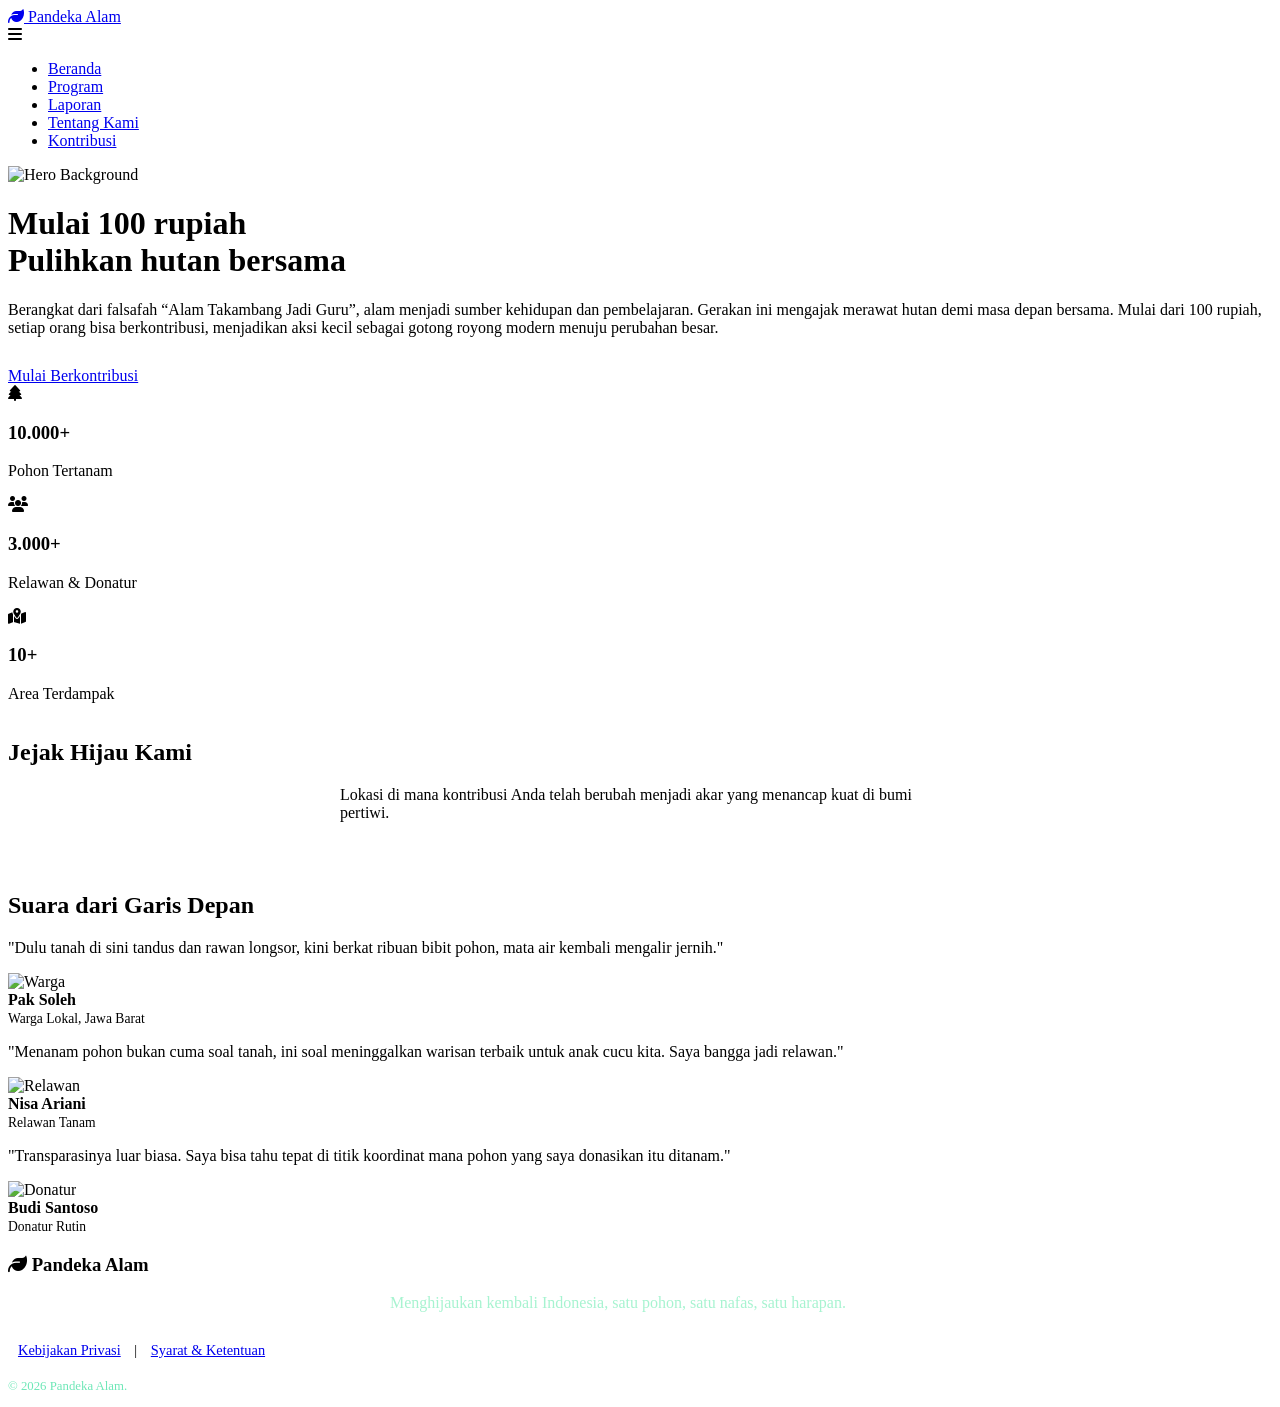
==== index.html @ b0f5b45f "Add files via upload" ====
<!DOCTYPE html>
<html lang="id">
<head>
    <meta charset="UTF-8">
    <meta name="viewport" content="width=device-width, initial-scale=1.0">
    <title>Pandeka Alam - Lestarikan Hutan, Selamatkan Masa Depan</title>
    <!-- Fonts -->
    <link rel="stylesheet" href="https://cdnjs.cloudflare.com/ajax/libs/font-awesome/6.4.0/css/all.min.css">
    <!-- AOS Animation CSS -->
    <link href="https://unpkg.com/aos@2.3.1/dist/aos.css" rel="stylesheet">
    <link rel="stylesheet" href="css/style.css">
</head>
<body>

    <!-- Navbar -->
    <nav class="navbar">
        <div class="container">
            <a href="index.html" class="navbar-brand">
                <i class="fas fa-leaf"></i> Pandeka Alam
            </a>
            <div class="nav-toggle" id="nav-toggle">
                <i class="fas fa-bars"></i>
            </div>
            <ul class="nav-links" id="nav-links">
                <li><a href="index.html" class="active">Beranda</a></li>
                <li><a href="program.html">Program</a></li>
                <li><a href="laporan.html">Laporan</a></li>
                <li><a href="about.html">Tentang Kami</a></li>
                <li><a href="donasi.html" class="btn btn-primary text-white">Kontribusi</a></li>
            </ul>
        </div>
    </nav>

    <!-- Hero Section -->
    <header class="hero">
        <img src="image/10179975-uhd_3840_2160_30fps.gif" alt="Hero Background" class="hero-bg">
        <div class="hero-overlay"></div>
        <div class="container" data-aos="fade-up" data-aos-duration="1000">
            <h1>Mulai 100 rupiah <br>Pulihkan hutan bersama</h1>
            <p>Berangkat dari falsafah “Alam Takambang Jadi Guru”, alam menjadi sumber kehidupan dan pembelajaran. Gerakan ini mengajak merawat hutan demi masa depan bersama. Mulai dari 100 rupiah, setiap orang bisa berkontribusi, menjadikan aksi kecil sebagai gotong royong modern menuju perubahan besar.</p>
            <div style="margin-top: 30px;">
                <a href="donasi.html" class="btn btn-primary" style="margin-right: 15px;">Mulai Berkontribusi</a>
                <a href="program.html" class="btn btn-outline" style="color: white; border-color: white;">Lihat Program</a>
            </div>
        </div>
    </header>

    <!-- Statistik Dampak -->
    <section class="container" data-aos="fade-up" data-aos-delay="200">
        <div class="stats-grid">
            <div class="stat-item">
                <i class="fas fa-tree"></i>
                <h3>10.000+</h3>
                <p>Pohon Tertanam</p>
            </div>
            <div class="stat-item">
                <i class="fas fa-users"></i>
                <h3>3.000+</h3>
                <p>Relawan & Donatur</p>
            </div>
            <div class="stat-item">
                <i class="fas fa-map-marked-alt"></i>
                <h3>10+</h3>
                <p>Area Terdampak</p>
            </div>
        </div>
    </section>

    <!-- Peta Lokasi -->
    <section class="py-5" style="overflow: hidden;">
        <div class="container text-center" data-aos="fade-up">
            <h2 class="mb-4">Jejak Hijau Kami</h2>
            <p style="max-width: 600px; margin: 0 auto 50px;">Lokasi di mana kontribusi Anda telah berubah menjadi akar yang menancap kuat di bumi pertiwi.</p>
            
            <div class="map-container" data-aos="zoom-in" data-aos-delay="200">
                <!-- CSS Map Pins (Coordinates approx on Indonesia Map SVG) -->
                <div class="map-pin" style="top: 35%; left: 12%;" data-label="Gunung Leuser, Aceh"></div>
                <div class="map-pin" style="top: 50%; left: 20%;" data-label="Hutan Harapan, Jambi"></div>
                <div class="map-pin" style="top: 63%; left: 30%;" data-label="Taman Nasional Gede Pangrango"></div>
                <div class="map-pin" style="top: 43%; left: 40%;" data-label="Hutan Lindung, Kalimantan"></div>
                <div class="map-pin" style="top: 55%; left: 53%;" data-label="Hutan Mangrove, Sulawesi"></div>
            </div>
        </div>
    </section>

    <!-- Testimoni / Suara Mereka -->
    <section class="py-5 bg-white">
        <div class="container">
            <h2 class="text-center mb-5" data-aos="fade-up">Suara dari Garis Depan</h2>
            <div class="grid-3">
                <div class="testimoni-card" data-aos="fade-up" data-aos-delay="100">
                    <p>"Dulu tanah di sini tandus dan rawan longsor, kini berkat ribuan bibit pohon, mata air kembali mengalir jernih."</p>
                    <div class="testimoni-author">
                        <img src="https://picsum.photos/seed/soleh/150/150" alt="Warga">
                        <div>
                            <strong>Pak Soleh</strong><br>
                            <span style="font-size: 0.85rem; color: var(--gray-text)">Warga Lokal, Jawa Barat</span>
                        </div>
                    </div>
                </div>
                
                <div class="testimoni-card" data-aos="fade-up" data-aos-delay="200">
                    <p>"Menanam pohon bukan cuma soal tanah, ini soal meninggalkan warisan terbaik untuk anak cucu kita. Saya bangga jadi relawan."</p>
                    <div class="testimoni-author">
                        <img src="https://picsum.photos/seed/nisa/150/150" alt="Relawan">
                        <div>
                            <strong>Nisa Ariani</strong><br>
                            <span style="font-size: 0.85rem; color: var(--gray-text)">Relawan Tanam</span>
                        </div>
                    </div>
                </div>

                <div class="testimoni-card" data-aos="fade-up" data-aos-delay="300">
                    <p>"Transparasinya luar biasa. Saya bisa tahu tepat di titik koordinat mana pohon yang saya donasikan itu ditanam."</p>
                    <div class="testimoni-author">
                        <img src="https://picsum.photos/seed/budi/150/150" alt="Donatur">
                        <div>
                            <strong>Budi Santoso</strong><br>
                            <span style="font-size: 0.85rem; color: var(--gray-text)">Donatur Rutin</span>
                        </div>
                    </div>
                </div>
            </div>
        </div>
    </section>

    <!-- Footer -->
    <footer class="footer">
        <div class="container text-center">
            <h3 class="text-white mb-3"><i class="fas fa-leaf"></i> Pandeka Alam</h3>
            <p style="color: #a7f3d0; max-width: 500px; margin: 0 auto 20px;">Menghijaukan kembali Indonesia, satu pohon, satu nafas, satu harapan.</p>
            <div style="margin-top: 30px; font-size: 0.9rem;">
                <a href="#" style="margin: 0 10px;">Kebijakan Privasi</a> | 
                <a href="#" style="margin: 0 10px;">Syarat & Ketentuan</a>
            </div>
            <p style="margin-top: 20px; font-size: 0.8rem; color: #6ee7b7;">&copy; 2026 Pandeka Alam.</p>
        </div>
    </footer>

    <!-- Scripts -->
    <script src="https://unpkg.com/aos@2.3.1/dist/aos.js"></script>
    <script>
        AOS.init();
    </script>
    <script src="js/script.js"></script>
</body>
</html>
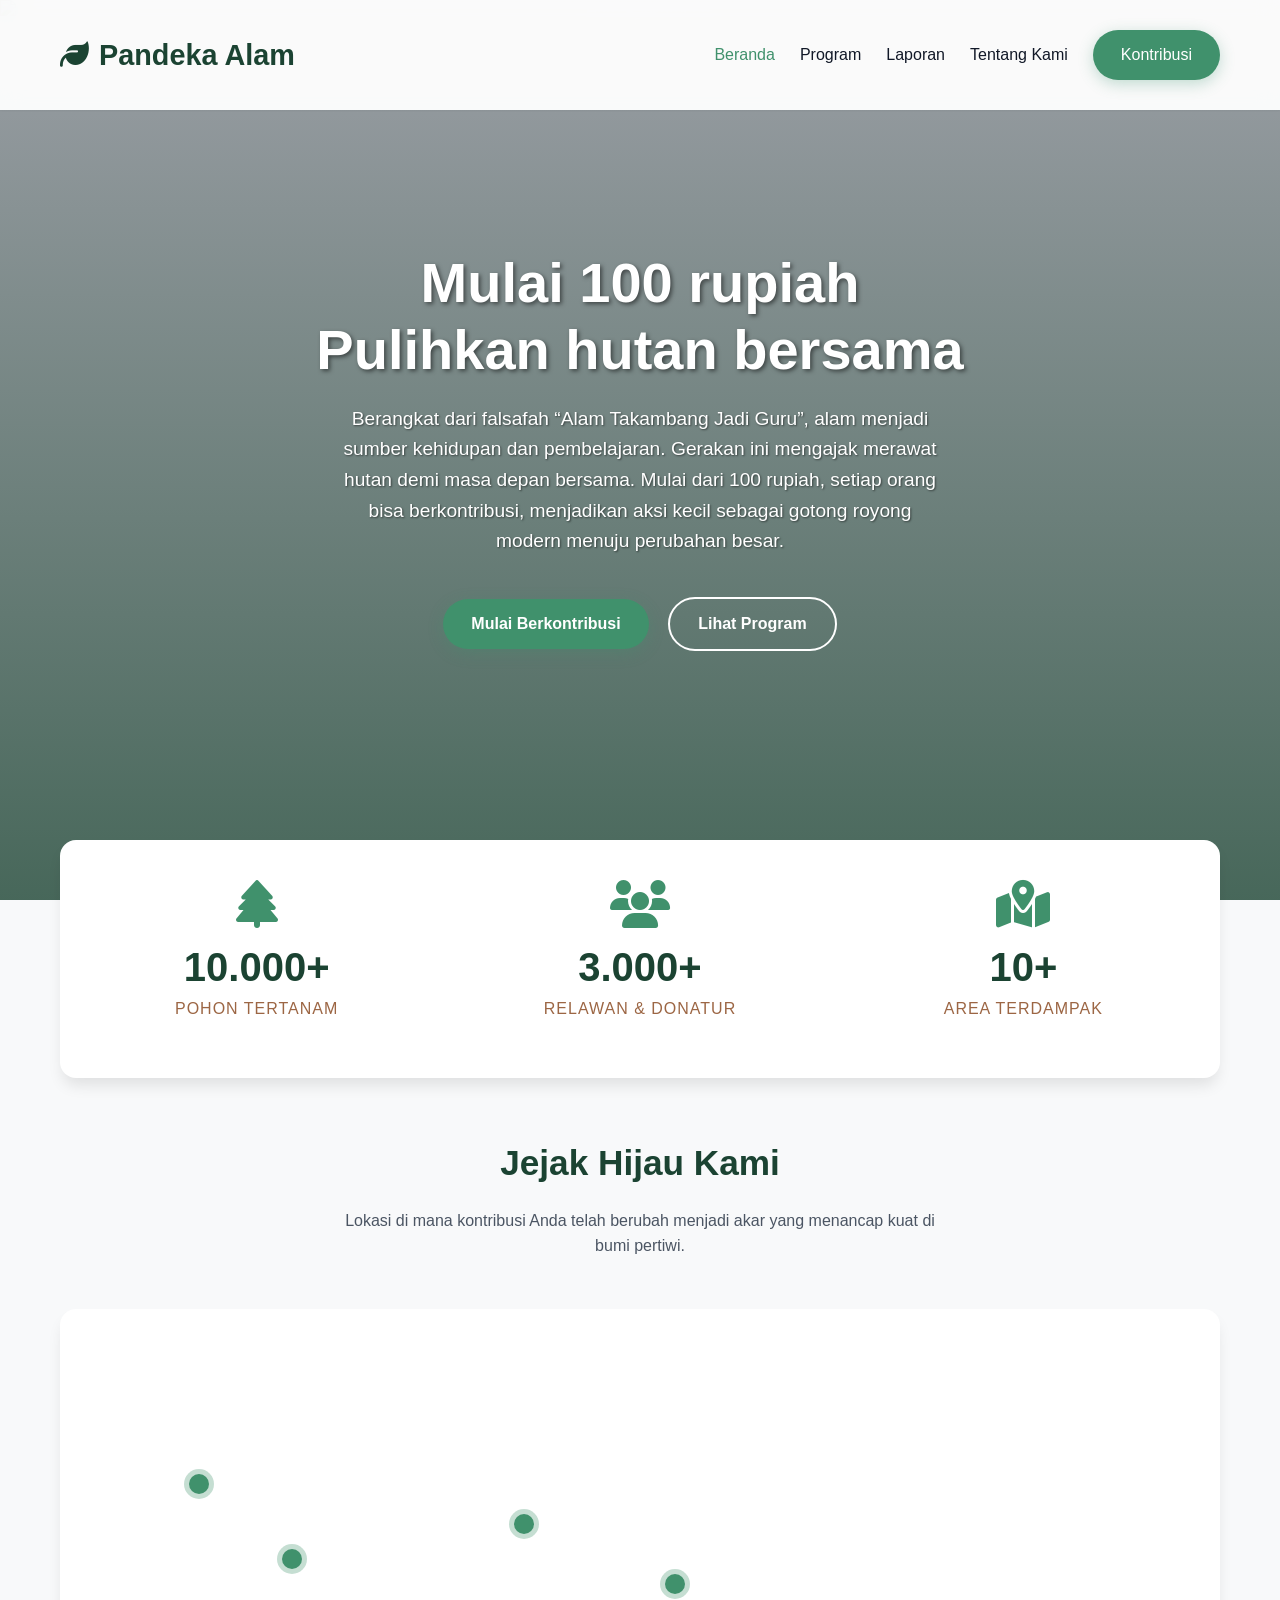
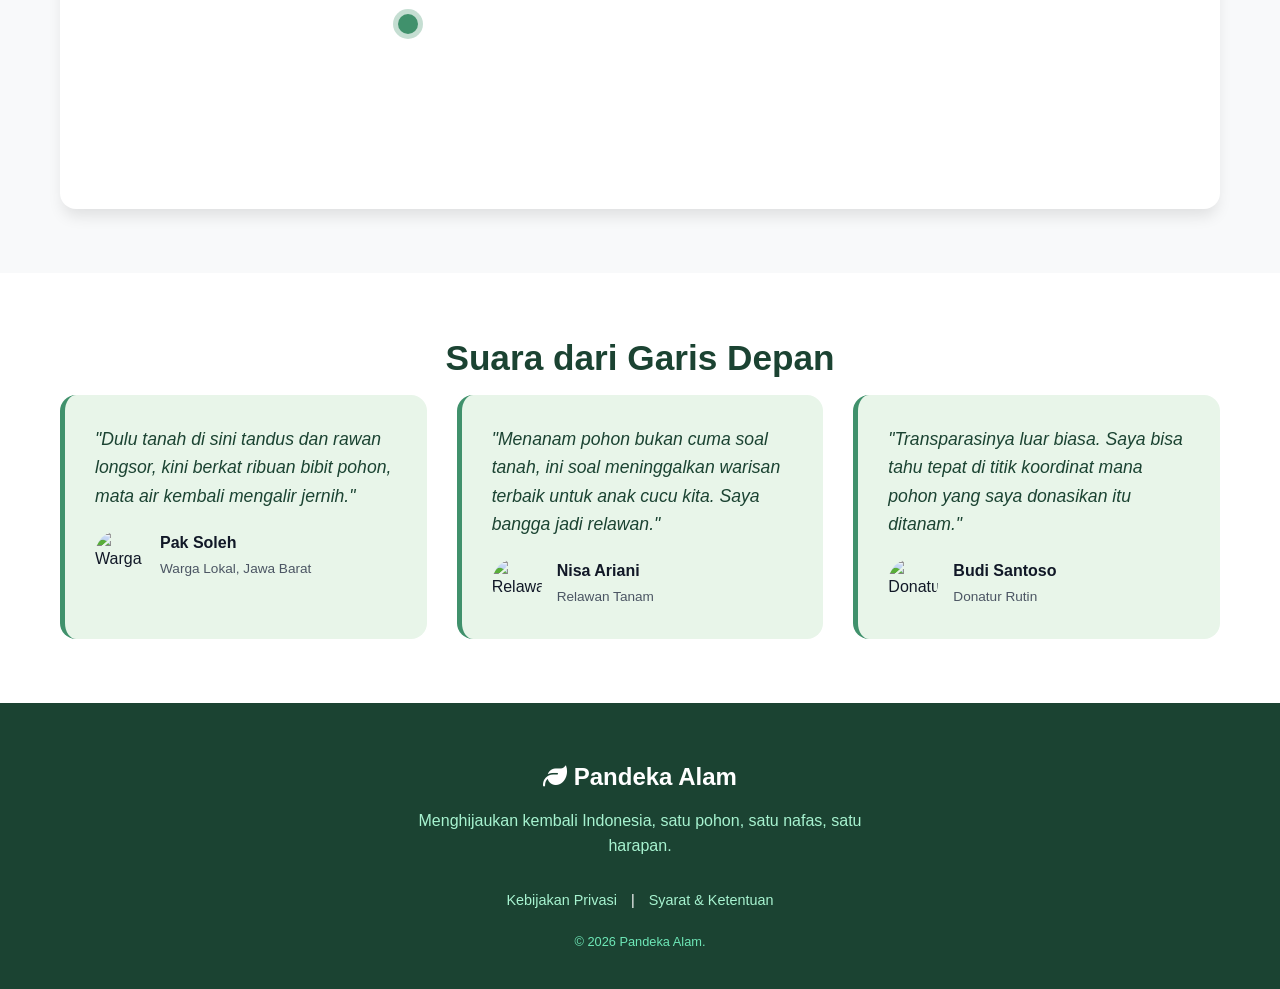
==== commit 0475b72d: "Update index.html" ====
--- a/index.html
+++ b/index.html
@@ -8,7 +8,7 @@
     <link rel="stylesheet" href="https://cdnjs.cloudflare.com/ajax/libs/font-awesome/6.4.0/css/all.min.css">
     <!-- AOS Animation CSS -->
     <link href="https://unpkg.com/aos@2.3.1/dist/aos.css" rel="stylesheet">
-    <link rel="stylesheet" href="css/style.css">
+    <link rel="stylesheet" href="style.css">
 </head>
 <body>
 
@@ -142,7 +142,7 @@
     <script>
         AOS.init();
     </script>
-    <script src="js/script.js"></script>
+    <script src="script.js"></script>
 </body>
 </html>
 
--- a/style.css
+++ b/style.css
@@ -0,0 +1,538 @@
+@import url('https://fonts.googleapis.com/css2?family=Poppins:wght@400;600;700&family=Inter:wght@400;500&display=swap');
+
+:root {
+    --green-dark: #1B4332;
+    --green-light: #40916C;
+    --green-bg: #E8F5E9;
+    --white: #FFFFFF;
+    --brown: #9C6644;
+    --black: #111827;
+    --gray-text: #4b5563;
+    --gray-bg: #F8F9FA;
+    --shadow-sm: 0 1px 2px 0 rgba(0, 0, 0, 0.05);
+    --shadow-md: 0 4px 6px -1px rgba(0, 0, 0, 0.1);
+    --shadow-lg: 0 10px 15px -3px rgba(0, 0, 0, 0.1);
+    --transition: all 0.3s ease;
+}
+
+* {
+    margin: 0;
+    padding: 0;
+    box-sizing: border-box;
+}
+
+html {
+    scroll-behavior: smooth;
+}
+
+body {
+    font-family: 'Inter', sans-serif;
+    color: var(--black);
+    background-color: var(--gray-bg);
+    line-height: 1.6;
+    overflow-x: hidden;
+}
+
+h1, h2, h3, h4, h5, h6 {
+    font-family: 'Poppins', sans-serif;
+    font-weight: 700;
+    color: var(--green-dark);
+    margin-bottom: 1rem;
+    line-height: 1.2;
+}
+
+h1 { font-size: 3rem; }
+h2 { font-size: 2.2rem; }
+h3 { font-size: 1.5rem; }
+p { margin-bottom: 1rem; color: var(--gray-text); }
+
+a {
+    text-decoration: none;
+    color: var(--green-light);
+    transition: var(--transition);
+}
+
+/* Layout Utilities */
+.container {
+    width: 100%;
+    max-width: 1200px;
+    margin: 0 auto;
+    padding: 0 20px;
+}
+
+.text-center { text-align: center; }
+.text-white { color: var(--white) !important; }
+.bg-white { background-color: var(--white); }
+.bg-green { background-color: var(--green-dark); }
+.bg-light { background-color: var(--gray-bg); }
+
+.py-5 { padding-top: 4rem; padding-bottom: 4rem; }
+.mb-2 { margin-bottom: 0.5rem; }
+.mb-4 { margin-bottom: 1.5rem; }
+.mt-4 { margin-top: 1.5rem; }
+
+/* Buttons & CTA Animasi */
+.btn {
+    display: inline-flex;
+    align-items: center;
+    justify-content: center;
+    gap: 8px;
+    padding: 12px 28px;
+    border-radius: 50px;
+    font-family: 'Poppins', sans-serif;
+    font-weight: 600;
+    cursor: pointer;
+    border: none;
+    transition: var(--transition);
+    text-align: center;
+}
+
+.btn-primary {
+    background-color: var(--green-light);
+    color: var(--white);
+    box-shadow: 0 4px 15px rgba(64, 145, 108, 0.3);
+}
+
+.btn-primary:hover {
+    background-color: var(--green-dark);
+    transform: translateY(-3px) scale(1.02);
+    box-shadow: 0 6px 20px rgba(27, 67, 50, 0.4);
+    color: var(--white);
+}
+
+.btn-outline {
+    background-color: transparent;
+    border: 2px solid var(--green-light);
+    color: var(--green-light);
+}
+
+.btn-outline:hover {
+    background-color: var(--green-light);
+    color: var(--white);
+    transform: translateY(-3px);
+}
+
+/* Navbar */
+.navbar {
+    background-color: rgba(255, 255, 255, 0.95);
+    backdrop-filter: blur(10px);
+    position: fixed;
+    top: 0;
+    width: 100%;
+    z-index: 1000;
+    box-shadow: var(--shadow-sm);
+    transition: padding 0.3s ease;
+}
+
+.navbar .container {
+    display: flex;
+    justify-content: space-between;
+    align-items: center;
+    padding: 15px 20px;
+}
+
+.navbar-brand {
+    font-size: 1.8rem;
+    font-family: 'Poppins', sans-serif;
+    font-weight: 700;
+    color: var(--green-dark);
+    display: flex;
+    align-items: center;
+    gap: 10px;
+}
+
+.nav-toggle {
+    display: none;
+    font-size: 1.5rem;
+    cursor: pointer;
+    color: var(--green-dark);
+}
+
+.nav-links {
+    display: flex;
+    gap: 25px;
+    align-items: center;
+    list-style: none;
+}
+
+.nav-links a {
+    color: var(--black);
+    font-weight: 500;
+}
+
+.nav-links a:hover, .nav-links a.active {
+    color: var(--green-light);
+}
+
+/* Hero Video/Image */
+.hero {
+    position: relative;
+    height: 100vh;
+    display: flex;
+    align-items: center;
+    justify-content: center;
+    text-align: center;
+    color: var(--white);
+    overflow: hidden;
+}
+
+.hero-bg {
+    position: absolute;
+    top: 0;
+    left: 0;
+    width: 100%;
+    height: 100%;
+    object-fit: cover;
+    z-index: -2;
+}
+
+.hero-overlay {
+    position: absolute;
+    top: 0;
+    left: 0;
+    width: 100%;
+    height: 100%;
+    background: linear-gradient(rgba(17, 24, 39, 0.4), rgba(27, 67, 50, 0.8));
+    z-index: -1;
+}
+
+.hero h1 {
+    color: var(--white);
+    font-size: 3.5rem;
+    max-width: 900px;
+    margin: 0 auto 20px;
+    text-shadow: 2px 2px 4px rgba(0,0,0,0.5);
+}
+
+.hero p {
+    color: var(--white);
+    font-size: 1.2rem;
+    max-width: 600px;
+    margin: 0 auto 40px;
+    text-shadow: 1px 1px 2px rgba(0,0,0,0.5);
+}
+
+/* Statistik Dampak */
+.stats-grid {
+    display: grid;
+    grid-template-columns: repeat(auto-fit, minmax(250px, 1fr));
+    gap: 30px;
+    text-align: center;
+    padding: 40px 20px;
+    background-color: var(--white);
+    border-radius: 16px;
+    box-shadow: var(--shadow-lg);
+    margin-top: -60px;
+    position: relative;
+    z-index: 10;
+}
+
+.stat-item i {
+    font-size: 3rem;
+    color: var(--green-light);
+    margin-bottom: 15px;
+}
+
+.stat-item h3 {
+    font-size: 2.5rem;
+    color: var(--green-dark);
+    margin-bottom: 5px;
+}
+
+.stat-item p {
+    font-weight: 500;
+    color: var(--brown);
+    text-transform: uppercase;
+    letter-spacing: 1px;
+}
+
+/* Peta Lokasi CSS */
+.map-container {
+    position: relative;
+    width: 100%;
+    margin: 0 auto;
+    background: var(--white) url('../image/Peta.webp') no-repeat center;
+    background-size: cover; /* cover akan membuat gambar memenuhi kotak */
+    height: 500px;
+    border-radius: 16px;
+    box-shadow: var(--shadow-lg);
+    overflow: hidden;
+}
+
+.map-pin {
+    position: absolute;
+    width: 20px;
+    height: 20px;
+    background-color: var(--green-light);
+    border-radius: 50%;
+    transform: translate(-50%, -50%);
+    box-shadow: 0 0 0 5px rgba(64, 145, 108, 0.3);
+    cursor: pointer;
+    animation: pulse 2s infinite;
+}
+
+.map-pin::after {
+    content: attr(data-label);
+    position: absolute;
+    bottom: 25px;
+    left: 50%;
+    transform: translateX(-50%);
+    background: var(--green-dark);
+    color: white;
+    padding: 5px 10px;
+    border-radius: 4px;
+    font-size: 0.8rem;
+    white-space: nowrap;
+    opacity: 0;
+    transition: var(--transition);
+    pointer-events: none;
+}
+
+.map-pin:hover::after {
+    opacity: 1;
+    bottom: 30px;
+}
+
+@keyframes pulse {
+    0% { box-shadow: 0 0 0 0 rgba(64, 145, 108, 0.7); }
+    70% { box-shadow: 0 0 0 15px rgba(64, 145, 108, 0); }
+    100% { box-shadow: 0 0 0 0 rgba(64, 145, 108, 0); }
+}
+
+/* Before-After Image Comparison */
+.before-after-container {
+    display: flex;
+    gap: 20px;
+    margin-top: 30px;
+}
+
+.ba-card {
+    flex: 1;
+    border-radius: 12px;
+    overflow: hidden;
+    position: relative;
+    box-shadow: var(--shadow-md);
+}
+
+.ba-card img {
+    width: 100%;
+    height: 300px;
+    object-fit: cover;
+    display: block;
+    transition: transform 0.5s ease;
+}
+
+.ba-card:hover img {
+    transform: scale(1.05);
+}
+
+.ba-label {
+    position: absolute;
+    top: 20px;
+    left: 20px;
+    background: rgba(0,0,0,0.7);
+    color: white;
+    padding: 5px 15px;
+    border-radius: 30px;
+    font-weight: bold;
+    font-family: 'Poppins';
+}
+
+/* Program Cards */
+.grid-3 {
+    display: grid;
+    grid-template-columns: repeat(auto-fit, minmax(300px, 1fr));
+    gap: 30px;
+}
+
+.card {
+    background: var(--white);
+    border-radius: 16px;
+    overflow: hidden;
+    box-shadow: var(--shadow-sm);
+    transition: var(--transition);
+    display: flex;
+    flex-direction: column;
+}
+
+.card:hover {
+    transform: translateY(-10px);
+    box-shadow: var(--shadow-lg);
+}
+
+.card-img {
+    width: 100%;
+    height: 220px;
+    object-fit: cover;
+}
+
+.card-body {
+    padding: 25px;
+    flex-grow: 1;
+    display: flex;
+    flex-direction: column;
+}
+
+/* Progress Bar */
+.progress-container {
+    margin: 20px 0;
+}
+
+.progress-bar-bg {
+    width: 100%;
+    height: 10px;
+    background-color: var(--gray-bg);
+    border-radius: 5px;
+    overflow: hidden;
+}
+
+.progress-bar-fill {
+    height: 100%;
+    background-color: var(--green-light);
+    border-radius: 5px;
+    transition: width 1.5s ease-out;
+}
+
+.progress-stats {
+    display: flex;
+    justify-content: space-between;
+    font-size: 0.85rem;
+    margin-top: 8px;
+    color: var(--gray-text);
+    font-weight: 500;
+}
+
+/* Slider Nominal */
+.slider-container {
+    background: var(--white);
+    padding: 40px;
+    border-radius: 16px;
+    box-shadow: var(--shadow-md);
+    margin-top: -50px;
+    position: relative;
+    z-index: 10;
+}
+
+.slider {
+    -webkit-appearance: none;
+    width: 100%;
+    height: 12px;
+    border-radius: 6px;
+    background: var(--gray-bg);
+    outline: none;
+    margin: 30px 0;
+}
+
+.slider::-webkit-slider-thumb {
+    -webkit-appearance: none;
+    appearance: none;
+    width: 30px;
+    height: 30px;
+    border-radius: 50%;
+    background: var(--green-light);
+    cursor: pointer;
+    box-shadow: 0 2px 6px rgba(0,0,0,0.2);
+    transition: transform 0.1s;
+}
+
+.slider::-webkit-slider-thumb:hover {
+    transform: scale(1.2);
+}
+
+.slider-value-display {
+    text-align: center;
+    font-size: 3rem;
+    font-family: 'Poppins';
+    font-weight: 700;
+    color: var(--green-dark);
+}
+
+.tree-equivalent {
+    text-align: center;
+    font-size: 1.2rem;
+    color: var(--green-light);
+    font-weight: 600;
+}
+
+/* 1 Tree from Many People Illustration */
+.tree-illustration {
+    text-align: center;
+    padding: 40px;
+}
+.tree-illustration img {
+    max-width: 300px;
+    margin-bottom: -20px;
+}
+
+/* Testimoni */
+.testimoni-card {
+    background: var(--green-bg);
+    padding: 30px;
+    border-radius: 16px;
+    border-left: 5px solid var(--green-light);
+}
+
+.testimoni-card p {
+    font-style: italic;
+    font-size: 1.1rem;
+    color: var(--green-dark);
+}
+
+.testimoni-author {
+    display: flex;
+    align-items: center;
+    gap: 15px;
+    margin-top: 20px;
+}
+
+.testimoni-author img {
+    width: 50px;
+    height: 50px;
+    border-radius: 50%;
+    object-fit: cover;
+}
+
+/* Footer */
+.footer {
+    background-color: var(--green-dark);
+    color: var(--white);
+    padding: 60px 0 20px;
+}
+
+.footer h4 {
+    color: var(--white);
+}
+
+.footer a {
+    color: #a7f3d0;
+}
+
+.footer a:hover {
+    color: var(--white);
+}
+
+/* Responsive */
+@media (max-width: 768px) {
+    .nav-toggle {
+        display: block;
+    }
+    .nav-links {
+        display: none;
+        flex-direction: column;
+        position: absolute;
+        top: 100%;
+        left: 0;
+        width: 100%;
+        background-color: var(--white);
+        padding: 20px;
+        box-shadow: var(--shadow-md);
+    }
+    .hero h1 { font-size: 2.2rem; }
+    .stats-grid { margin-top: 0; }
+    .grid-2 { grid-template-columns: 1fr; }
+    .grid-3 { grid-template-columns: 1fr; }
+    .before-after-container { flex-direction: column; }
+    .map-container { height: 250px; background-size: contain; }
+    .hero-video { object-fit: cover; }
+}
+
